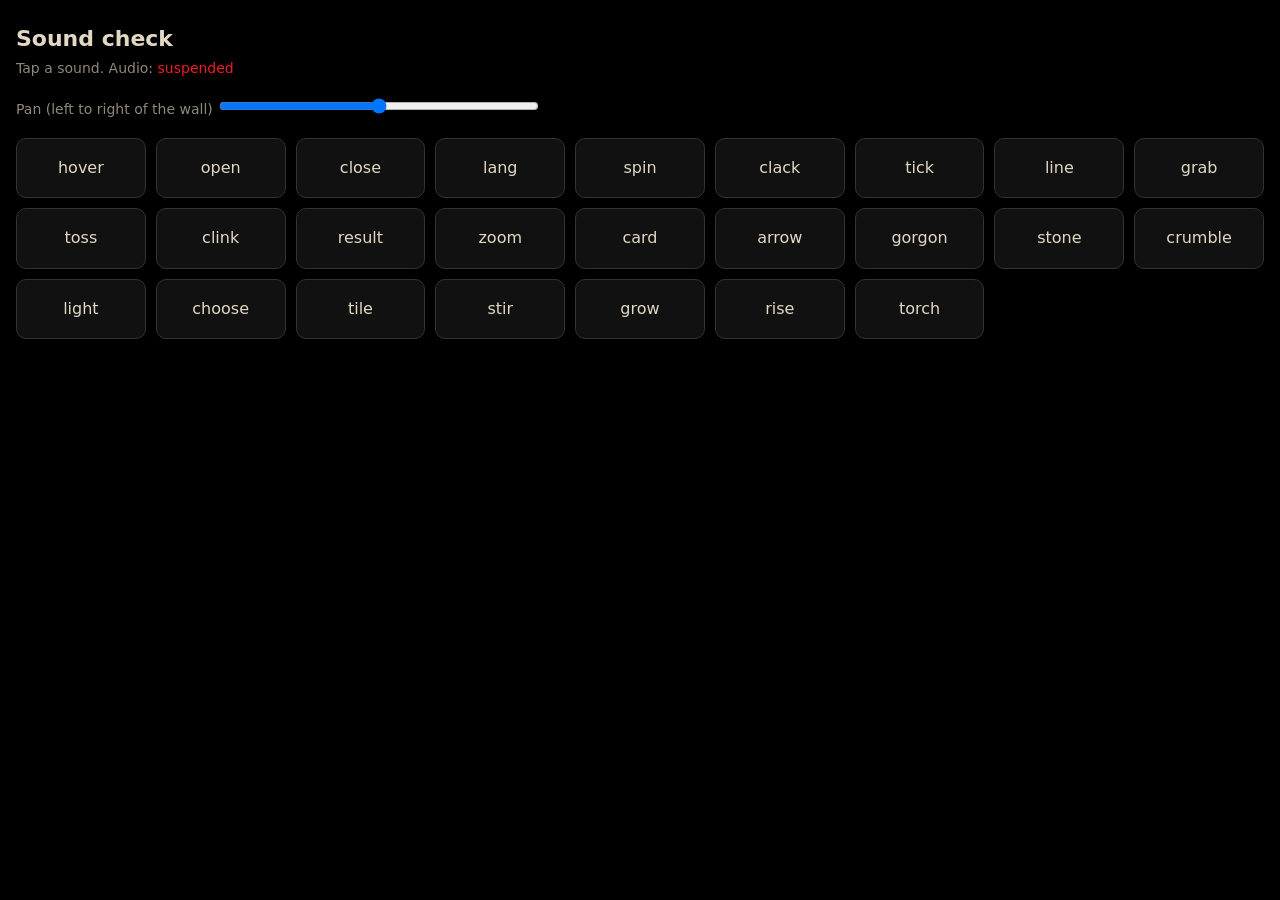
==== tools/test/sound.html @ 0a56ec27 "Sound on iPad/iPhone, and a sound check page Safari mutes Web Audio in Silent Mode unless the page a" ====
<!doctype html>
<!-- Sound check: every sound of js/sound.js as a button, for testing on a phone, tablet or the venue's
     speakers. Open it from the repo root's server: tools/test/sound.html -->
<html lang="en">
<head>
  <meta charset="utf-8">
  <meta name="viewport" content="width=device-width, initial-scale=1">
  <title>Sound check</title>
  <style>
    body{ margin: 0; padding: 24px 16px 48px; background: #000; color: #E3D8C3; font: 16px/1.4 -apple-system, system-ui, sans-serif; }
    h1{ margin: 0 0 4px; font-size: 22px; }
    p{ margin: 0 0 18px; color: #8F877A; font-size: 14px; }
    #state{ color: #ED1C24; }
    .grid{ display: grid; grid-template-columns: repeat(auto-fill, minmax(120px, 1fr)); gap: 10px; }
    button{ padding: 18px 8px; border: 1px solid #333; border-radius: 10px; background: #111; color: inherit; font: inherit; }
    button:active{ background: #ED1C24; color: #000; }
    label{ display: block; margin: 0 0 18px; font-size: 14px; color: #8F877A; }
    input{ width: 100%; max-width: 320px; }
  </style>
</head>
<body>
  <h1>Sound check</h1>
  <p>Tap a sound. Audio: <span id="state">not started (tap anything)</span></p>
  <label>Pan (left to right of the wall) <input id="pan" type="range" min="0" max="1920" value="960"></label>
  <div class="grid" id="grid"></div>
  <script type="module">
    import { sfx } from "../../js/sound.js";
    const grid = document.getElementById("grid"), state = document.getElementById("state"), pan = document.getElementById("pan");
    for (const name of window.athSound.names){
      const b = document.createElement("button");
      b.textContent = name;
      b.addEventListener("click", () => sfx(name, { x: +pan.value, v: 1 }));
      grid.appendChild(b);
    }
    setInterval(() => {
      const ctx = window.athSound.context;
      state.textContent = !ctx ? "not started (tap anything)" : ctx.state + (window.athSound.muted ? ", muted" : "");
    }, 300);
  </script>
</body>
</html>
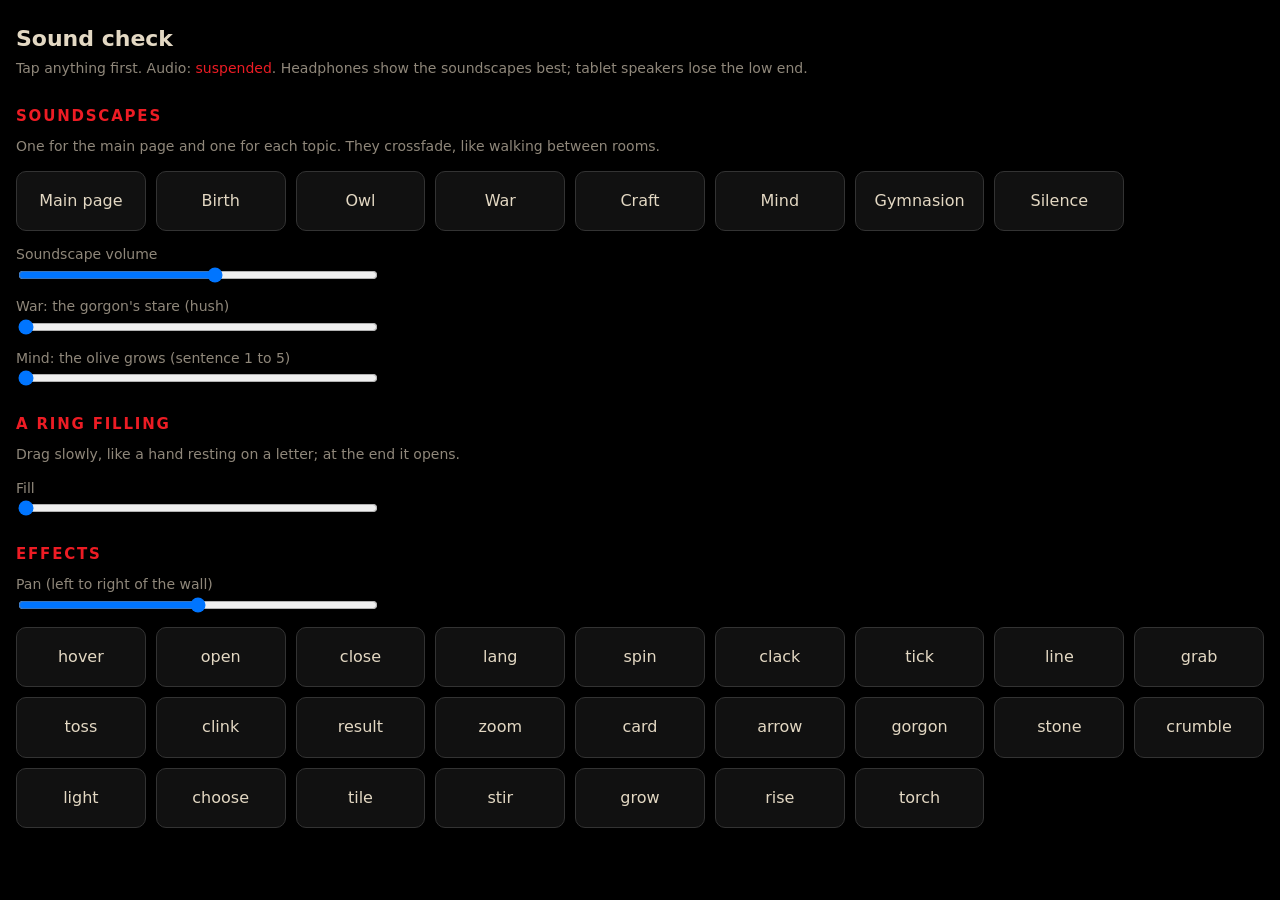
==== commit b81943c9: "Soundscapes under every page, and a voice for the filling rings js/ambience.js: a quiet bed of sound" ====
--- a/tools/test/sound.html
+++ b/tools/test/sound.html
@@ -1,6 +1,6 @@
 <!doctype html>
-<!-- Sound check: every sound of js/sound.js as a button, for testing on a phone, tablet or the venue's
-     speakers. Open it from the repo root's server: tools/test/sound.html -->
+<!-- Sound check: the soundscapes (js/ambience.js) and every effect (js/sound.js) as buttons, for testing on a
+     phone, tablet or the venue's speakers. Open it from the repo root's server: tools/test/sound.html -->
 <html lang="en">
 <head>
   <meta charset="utf-8">
@@ -9,32 +9,73 @@
   <style>
     body{ margin: 0; padding: 24px 16px 48px; background: #000; color: #E3D8C3; font: 16px/1.4 -apple-system, system-ui, sans-serif; }
     h1{ margin: 0 0 4px; font-size: 22px; }
-    p{ margin: 0 0 18px; color: #8F877A; font-size: 14px; }
+    h2{ margin: 28px 0 10px; font-size: 15px; letter-spacing: .12em; text-transform: uppercase; color: #ED1C24; }
+    p{ margin: 0 0 14px; color: #8F877A; font-size: 14px; }
     #state{ color: #ED1C24; }
     .grid{ display: grid; grid-template-columns: repeat(auto-fill, minmax(120px, 1fr)); gap: 10px; }
     button{ padding: 18px 8px; border: 1px solid #333; border-radius: 10px; background: #111; color: inherit; font: inherit; }
     button:active{ background: #ED1C24; color: #000; }
-    label{ display: block; margin: 0 0 18px; font-size: 14px; color: #8F877A; }
-    input{ width: 100%; max-width: 320px; }
+    button.on{ border-color: #ED1C24; color: #fff; }
+    label{ display: block; margin: 0 0 14px; font-size: 14px; color: #8F877A; }
+    input{ width: 100%; max-width: 360px; display: block; }
   </style>
 </head>
 <body>
   <h1>Sound check</h1>
-  <p>Tap a sound. Audio: <span id="state">not started (tap anything)</span></p>
+  <p>Tap anything first. Audio: <span id="state">not started</span>. Headphones show the soundscapes best; tablet speakers lose the low end.</p>
+
+  <h2>Soundscapes</h2>
+  <p>One for the main page and one for each topic. They crossfade, like walking between rooms.</p>
+  <div class="grid" id="scenes"></div>
+  <label style="margin-top:14px">Soundscape volume <input id="ambVol" type="range" min="0" max="1" step="0.01"></label>
+  <label>War: the gorgon's stare (hush) <input id="hush" type="range" min="0" max="1" step="0.01" value="0"></label>
+  <label>Mind: the olive grows (sentence 1 to 5) <input id="grow" type="range" min="0" max="1" step="0.25" value="0"></label>
+
+  <h2>A ring filling</h2>
+  <p>Drag slowly, like a hand resting on a letter; at the end it opens.</p>
+  <label>Fill <input id="fill" type="range" min="0" max="1" step="0.01" value="0"></label>
+
+  <h2>Effects</h2>
   <label>Pan (left to right of the wall) <input id="pan" type="range" min="0" max="1920" value="960"></label>
   <div class="grid" id="grid"></div>
+
   <script type="module">
-    import { sfx } from "../../js/sound.js";
-    const grid = document.getElementById("grid"), state = document.getElementById("state"), pan = document.getElementById("pan");
+    import { sfx, dwell } from "../../js/sound.js";
+    import { ambience } from "../../js/ambience.js";
+    const $ = (id) => document.getElementById(id);
+    const NAMES = { menu: "Main page", egg: "Birth", owl: "Owl", war: "War", craft: "Craft", mind: "Mind", gymn: "Gymnasion" };
+    const sceneBtns = [];
+    for (const name of ambience.scenes){
+      const b = document.createElement("button");
+      b.textContent = NAMES[name] || name;
+      b.addEventListener("click", () => { ambience.scene(name); sceneBtns.forEach((x) => x.classList.toggle("on", x === b)); });
+      $("scenes").appendChild(b); sceneBtns.push(b);
+    }
+    const off = document.createElement("button");
+    off.textContent = "Silence";
+    off.addEventListener("click", () => { ambience.volume(0); $("ambVol").value = 0; });
+    $("scenes").appendChild(off);
+    $("ambVol").value = ambience.timing.volume;
+    $("ambVol").addEventListener("input", (e) => ambience.volume(+e.target.value));
+    $("hush").addEventListener("input", (e) => ambience.set("hush", +e.target.value));
+    $("grow").addEventListener("input", (e) => ambience.set("grow", +e.target.value));
+    $("fill").addEventListener("input", (e) => {
+      const p = +e.target.value;
+      dwell("test", p);
+      if (p >= 1){ dwell("test", 0); sfx("open"); e.target.value = 0; }
+    });
+    $("fill").addEventListener("change", (e) => { if (+e.target.value < 1){ e.target.value = 0; dwell("test", 0); } });
     for (const name of window.athSound.names){
       const b = document.createElement("button");
       b.textContent = name;
-      b.addEventListener("click", () => sfx(name, { x: +pan.value, v: 1 }));
-      grid.appendChild(b);
+      b.addEventListener("click", () => sfx(name, { x: +$("pan").value, v: 1 }));
+      $("grid").appendChild(b);
     }
+    // the page is always "someone there", so the soundscape never sinks to its idle whisper here
+    setInterval(() => ambience.activity(true), 1000);
     setInterval(() => {
       const ctx = window.athSound.context;
-      state.textContent = !ctx ? "not started (tap anything)" : ctx.state + (window.athSound.muted ? ", muted" : "");
+      $("state").textContent = !ctx ? "not started" : ctx.state + (window.athSound.muted ? ", muted" : "") + (ambience.name ? " · " + (NAMES[ambience.name] || ambience.name) : "");
     }, 300);
   </script>
 </body>
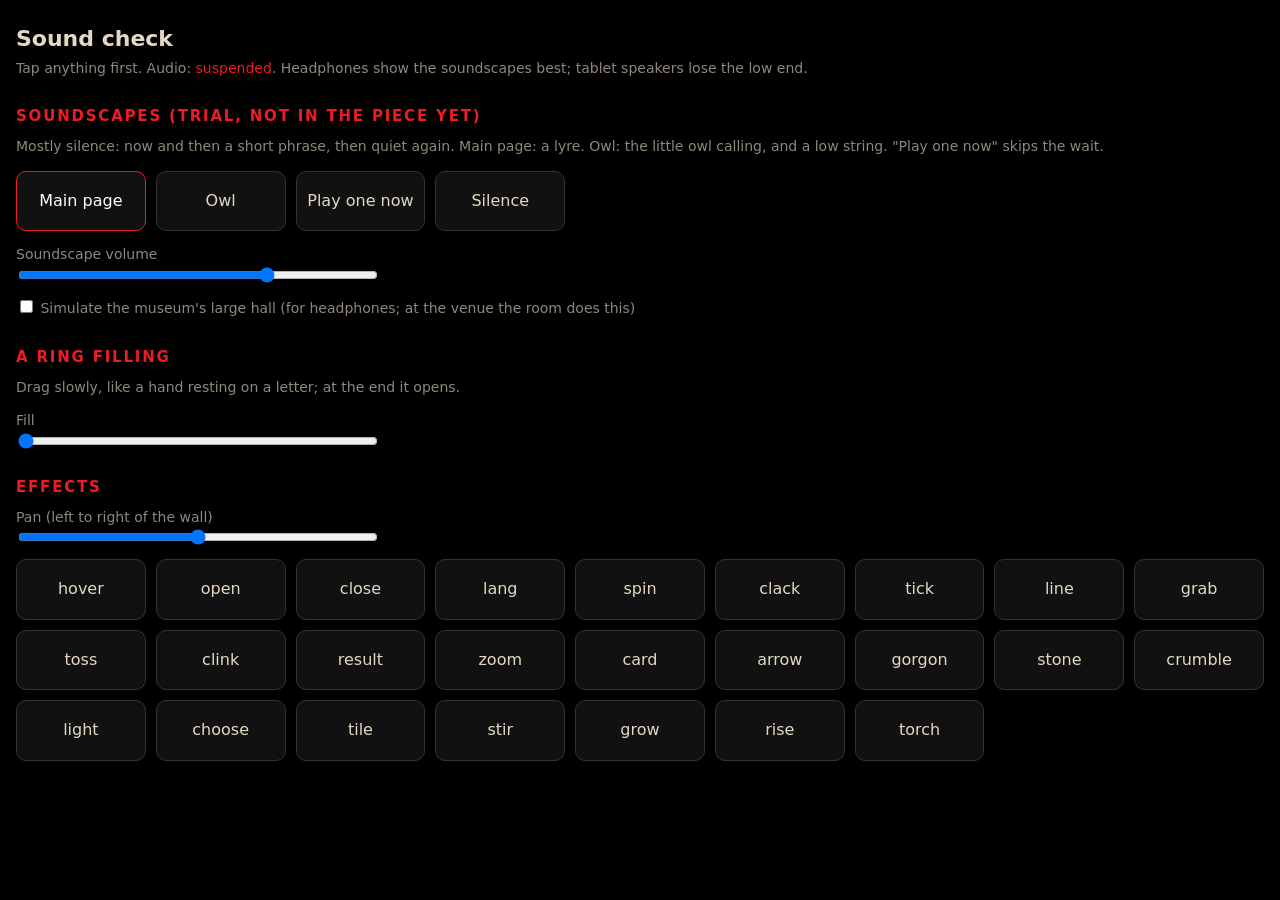
==== commit 913c8109: "Soundscapes, second try (sound check page only): a lyre, the little owl No bed and no echo of our ow" ====
--- a/tools/test/sound.html
+++ b/tools/test/sound.html
@@ -24,12 +24,11 @@
   <h1>Sound check</h1>
   <p>Tap anything first. Audio: <span id="state">not started</span>. Headphones show the soundscapes best; tablet speakers lose the low end.</p>
 
-  <h2>Soundscapes</h2>
-  <p>One for the main page and one for each topic. They crossfade, like walking between rooms.</p>
+  <h2>Soundscapes (trial, not in the piece yet)</h2>
+  <p>Mostly silence: now and then a short phrase, then quiet again. Main page: a lyre. Owl: the little owl calling, and a low string. "Play one now" skips the wait.</p>
   <div class="grid" id="scenes"></div>
   <label style="margin-top:14px">Soundscape volume <input id="ambVol" type="range" min="0" max="1" step="0.01"></label>
-  <label>War: the gorgon's stare (hush) <input id="hush" type="range" min="0" max="1" step="0.01" value="0"></label>
-  <label>Mind: the olive grows (sentence 1 to 5) <input id="grow" type="range" min="0" max="1" step="0.25" value="0"></label>
+  <label><input id="hall" type="checkbox" style="display:inline;width:auto"> Simulate the museum's large hall (for headphones; at the venue the room does this)</label>
 
   <h2>A ring filling</h2>
   <p>Drag slowly, like a hand resting on a letter; at the end it opens.</p>
@@ -44,6 +43,7 @@
     import { ambience } from "../../js/ambience.js";
     const $ = (id) => document.getElementById(id);
     const NAMES = { menu: "Main page", egg: "Birth", owl: "Owl", war: "War", craft: "Craft", mind: "Mind", gymn: "Gymnasion" };
+    ambience.volume(0.7);   // off in the piece for now; audible here
     const sceneBtns = [];
     for (const name of ambience.scenes){
       const b = document.createElement("button");
@@ -51,14 +51,18 @@
       b.addEventListener("click", () => { ambience.scene(name); sceneBtns.forEach((x) => x.classList.toggle("on", x === b)); });
       $("scenes").appendChild(b); sceneBtns.push(b);
     }
+    sceneBtns[0].classList.add("on");
+    const now = document.createElement("button");
+    now.textContent = "Play one now";
+    now.addEventListener("click", () => ambience.now());
+    $("scenes").appendChild(now);
     const off = document.createElement("button");
     off.textContent = "Silence";
     off.addEventListener("click", () => { ambience.volume(0); $("ambVol").value = 0; });
     $("scenes").appendChild(off);
-    $("ambVol").value = ambience.timing.volume;
+    $("ambVol").value = 0.7;
     $("ambVol").addEventListener("input", (e) => ambience.volume(+e.target.value));
-    $("hush").addEventListener("input", (e) => ambience.set("hush", +e.target.value));
-    $("grow").addEventListener("input", (e) => ambience.set("grow", +e.target.value));
+    $("hall").addEventListener("change", (e) => ambience.hall(e.target.checked));
     $("fill").addEventListener("input", (e) => {
       const p = +e.target.value;
       dwell("test", p);
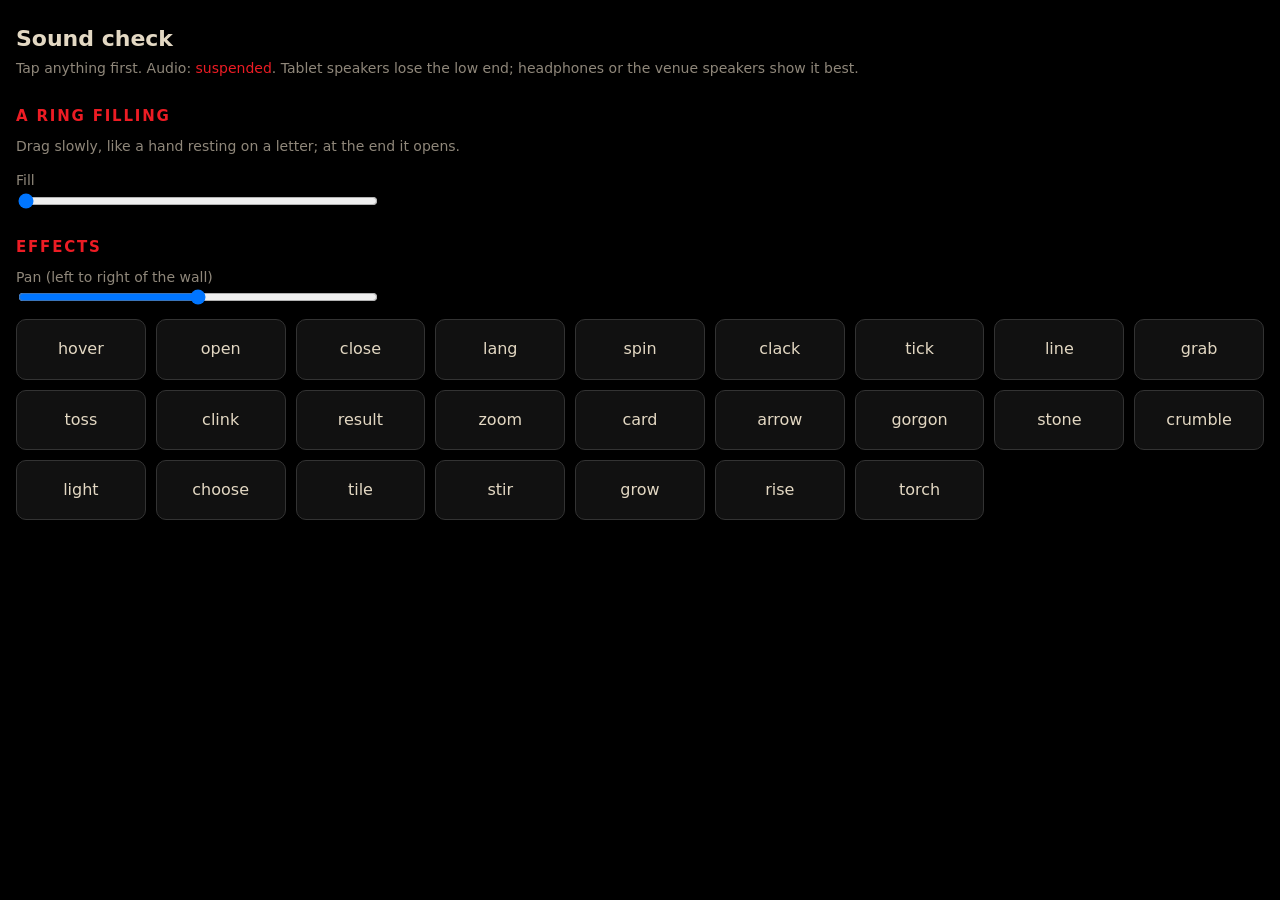
==== commit 05ddaf82: "No background soundscapes: remove them Decided after two tries: a synthesized noise bed with echo tu" ====
--- a/tools/test/sound.html
+++ b/tools/test/sound.html
@@ -1,5 +1,5 @@
 <!doctype html>
-<!-- Sound check: the soundscapes (js/ambience.js) and every effect (js/sound.js) as buttons, for testing on a
+<!-- Sound check: the ring's voice and every effect (js/sound.js) as buttons, for testing on a
      phone, tablet or the venue's speakers. Open it from the repo root's server: tools/test/sound.html -->
 <html lang="en">
 <head>
@@ -22,13 +22,7 @@
 </head>
 <body>
   <h1>Sound check</h1>
-  <p>Tap anything first. Audio: <span id="state">not started</span>. Headphones show the soundscapes best; tablet speakers lose the low end.</p>
-
-  <h2>Soundscapes (trial, not in the piece yet)</h2>
-  <p>Mostly silence: now and then a short phrase, then quiet again. Main page: a lyre. Owl: the little owl calling, and a low string. "Play one now" skips the wait.</p>
-  <div class="grid" id="scenes"></div>
-  <label style="margin-top:14px">Soundscape volume <input id="ambVol" type="range" min="0" max="1" step="0.01"></label>
-  <label><input id="hall" type="checkbox" style="display:inline;width:auto"> Simulate the museum's large hall (for headphones; at the venue the room does this)</label>
+  <p>Tap anything first. Audio: <span id="state">not started</span>. Tablet speakers lose the low end; headphones or the venue speakers show it best.</p>
 
   <h2>A ring filling</h2>
   <p>Drag slowly, like a hand resting on a letter; at the end it opens.</p>
@@ -40,29 +34,7 @@
 
   <script type="module">
     import { sfx, dwell } from "../../js/sound.js";
-    import { ambience } from "../../js/ambience.js";
     const $ = (id) => document.getElementById(id);
-    const NAMES = { menu: "Main page", egg: "Birth", owl: "Owl", war: "War", craft: "Craft", mind: "Mind", gymn: "Gymnasion" };
-    ambience.volume(0.7);   // off in the piece for now; audible here
-    const sceneBtns = [];
-    for (const name of ambience.scenes){
-      const b = document.createElement("button");
-      b.textContent = NAMES[name] || name;
-      b.addEventListener("click", () => { ambience.scene(name); sceneBtns.forEach((x) => x.classList.toggle("on", x === b)); });
-      $("scenes").appendChild(b); sceneBtns.push(b);
-    }
-    sceneBtns[0].classList.add("on");
-    const now = document.createElement("button");
-    now.textContent = "Play one now";
-    now.addEventListener("click", () => ambience.now());
-    $("scenes").appendChild(now);
-    const off = document.createElement("button");
-    off.textContent = "Silence";
-    off.addEventListener("click", () => { ambience.volume(0); $("ambVol").value = 0; });
-    $("scenes").appendChild(off);
-    $("ambVol").value = 0.7;
-    $("ambVol").addEventListener("input", (e) => ambience.volume(+e.target.value));
-    $("hall").addEventListener("change", (e) => ambience.hall(e.target.checked));
     $("fill").addEventListener("input", (e) => {
       const p = +e.target.value;
       dwell("test", p);
@@ -75,11 +47,9 @@
       b.addEventListener("click", () => sfx(name, { x: +$("pan").value, v: 1 }));
       $("grid").appendChild(b);
     }
-    // the page is always "someone there", so the soundscape never sinks to its idle whisper here
-    setInterval(() => ambience.activity(true), 1000);
     setInterval(() => {
       const ctx = window.athSound.context;
-      $("state").textContent = !ctx ? "not started" : ctx.state + (window.athSound.muted ? ", muted" : "") + (ambience.name ? " · " + (NAMES[ambience.name] || ambience.name) : "");
+      $("state").textContent = !ctx ? "not started" : ctx.state + (window.athSound.muted ? ", muted" : "");
     }, 300);
   </script>
 </body>
